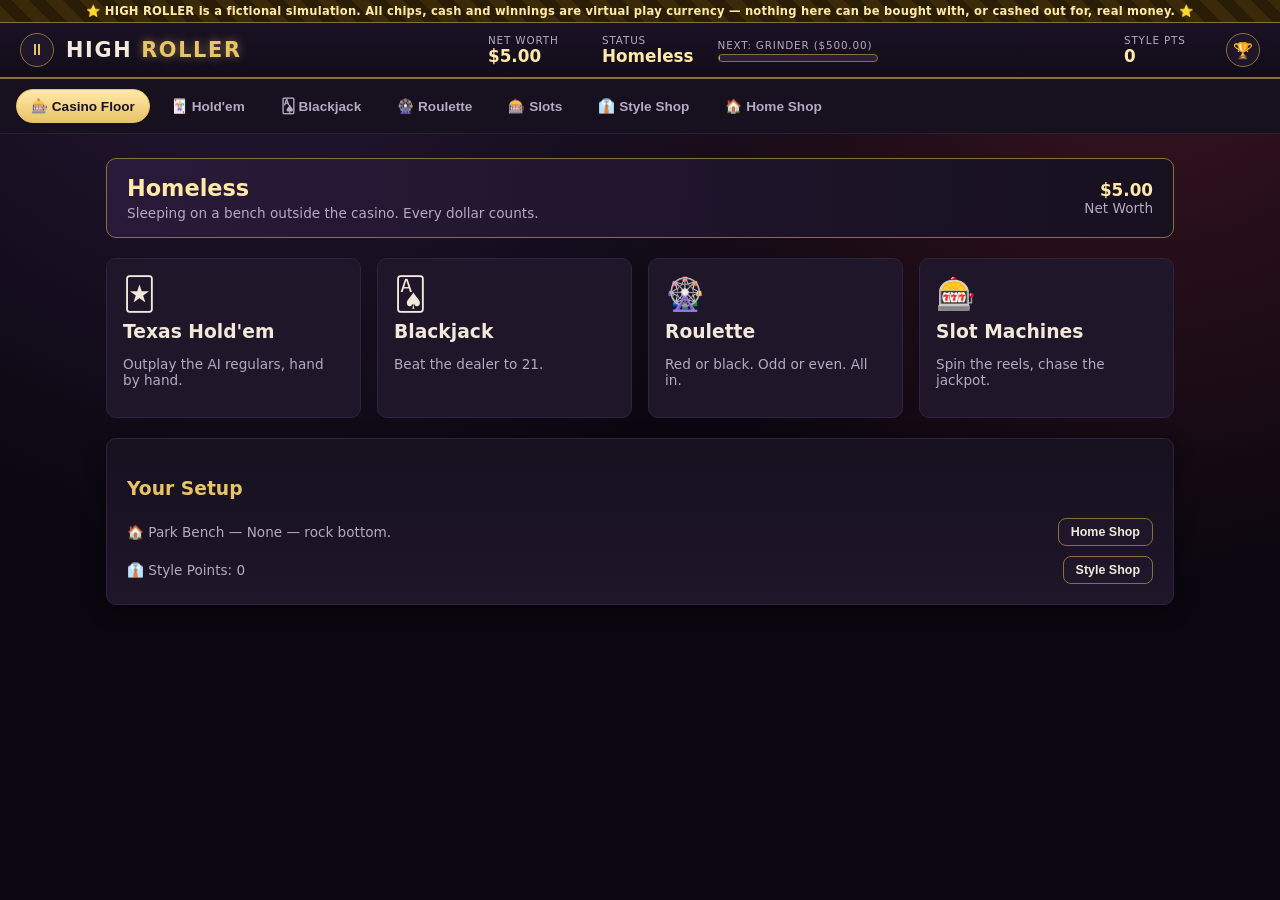
==== index.html @ d55d7038 "Add HIGH ROLLER casino simulator: poker, blackjack, roulette, slots Implements the core rags-to-rich" ====
<!DOCTYPE html>
<html lang="en">
<head>
<meta charset="UTF-8" />
<meta name="viewport" content="width=device-width, initial-scale=1.0" />
<title>High Roller &mdash; Rags to Riches Casino Simulator</title>
<link rel="stylesheet" href="styles.css" />
</head>
<body>

<div id="not-real-money-banner">
  ⭐ HIGH ROLLER is a fictional simulation. All chips, cash and winnings are virtual play currency &mdash; nothing here can be bought with, or cashed out for, real money. ⭐
</div>

<header id="hud">
  <div class="hud-left">
    <button id="pause-btn" class="icon-btn" title="Pause / Take a Break">⏸</button>
    <span class="brand">HIGH <span class="brand-accent">ROLLER</span></span>
  </div>
  <div class="hud-mid">
    <div class="hud-stat">
      <span class="hud-label">Net Worth</span>
      <span class="hud-value" id="hud-cash">$5.00</span>
    </div>
    <div class="hud-stat">
      <span class="hud-label">Status</span>
      <span class="hud-value" id="hud-status">Homeless</span>
    </div>
    <div class="hud-stat hud-progress">
      <span class="hud-label"><span id="hud-tier-progress-label">Next Tier</span></span>
      <div class="progress-bar"><div class="progress-fill" id="hud-tier-progress"></div></div>
    </div>
  </div>
  <div class="hud-right">
    <div class="hud-stat">
      <span class="hud-label">Style Pts</span>
      <span class="hud-value" id="hud-style">0</span>
    </div>
    <button id="stats-btn" class="icon-btn" title="Achievements & Stats">🏆</button>
  </div>
</header>

<nav id="main-nav">
  <button data-screen="floor" class="nav-btn active">🎰 Casino Floor</button>
  <button data-screen="poker" class="nav-btn">🃏 Hold'em</button>
  <button data-screen="blackjack" class="nav-btn">🂡 Blackjack</button>
  <button data-screen="roulette" class="nav-btn">🎡 Roulette</button>
  <button data-screen="slots" class="nav-btn">🎰 Slots</button>
  <button data-screen="personal-shop" class="nav-btn">👔 Style Shop</button>
  <button data-screen="home-shop" class="nav-btn">🏠 Home Shop</button>
</nav>

<main id="app"></main>

<div id="modal-root"></div>
<div id="toast-root"></div>

<script type="module" src="js/main.js"></script>
</body>
</html>
---- styles.css ----
:root {
  --bg-deep: #0b0710;
  --bg-panel: #16101f;
  --bg-panel-2: #1f1629;
  --felt-green: #0d3b2e;
  --felt-red: #4a0e14;
  --gold: #e8c468;
  --gold-bright: #ffe9a8;
  --gold-dim: #8a713a;
  --text: #f1e9da;
  --text-dim: #b6a9c2;
  --danger: #e8455a;
  --success: #4ad991;
  --info: #6fb3e0;
  --shadow: rgba(0, 0, 0, 0.55);
  --radius: 10px;
}

* { box-sizing: border-box; }

html, body {
  margin: 0;
  padding: 0;
  min-height: 100vh;
  background:
    radial-gradient(circle at 20% -10%, #2a1a3a 0%, transparent 45%),
    radial-gradient(circle at 90% 0%, #3a1420 0%, transparent 40%),
    var(--bg-deep);
  color: var(--text);
  font-family: 'Segoe UI', system-ui, -apple-system, sans-serif;
}

#not-real-money-banner {
  background: repeating-linear-gradient(45deg, #3a2a0a, #3a2a0a 12px, #2a1d08 12px, #2a1d08 24px);
  color: var(--gold-bright);
  text-align: center;
  font-size: 0.72rem;
  font-weight: 600;
  letter-spacing: 0.02em;
  padding: 4px 12px;
  border-bottom: 1px solid var(--gold-dim);
}

/* ---------- HUD ---------- */
#hud {
  display: flex;
  align-items: center;
  justify-content: space-between;
  gap: 16px;
  padding: 10px 20px;
  background: linear-gradient(180deg, #1a1224, #120c1a);
  border-bottom: 2px solid var(--gold-dim);
  flex-wrap: wrap;
}
.hud-left, .hud-right { display: flex; align-items: center; gap: 12px; }
.hud-mid { display: flex; align-items: center; gap: 24px; flex-wrap: wrap; }
.brand { font-size: 1.3rem; font-weight: 800; letter-spacing: 0.08em; }
.brand-accent { color: var(--gold); text-shadow: 0 0 10px rgba(232,196,104,0.5); }
.icon-btn {
  background: var(--bg-panel-2);
  border: 1px solid var(--gold-dim);
  color: var(--gold);
  border-radius: 50%;
  width: 34px; height: 34px;
  cursor: pointer;
  font-size: 1rem;
}
.icon-btn:hover { background: var(--gold-dim); color: #1a1224; }
.hud-stat { display: flex; flex-direction: column; align-items: flex-start; min-width: 90px; }
.hud-label { font-size: 0.65rem; text-transform: uppercase; letter-spacing: 0.08em; color: var(--text-dim); }
.hud-value { font-size: 1.05rem; font-weight: 700; color: var(--gold-bright); }
.hud-progress { min-width: 160px; }
.progress-bar { width: 160px; height: 8px; border-radius: 6px; background: #2a1f38; overflow: hidden; margin-top: 3px; border: 1px solid var(--gold-dim); }
.progress-fill { height: 100%; background: linear-gradient(90deg, var(--gold-dim), var(--gold-bright)); width: 0%; transition: width 0.6s ease; }

/* ---------- NAV ---------- */
#main-nav {
  display: flex;
  gap: 6px;
  padding: 10px 16px;
  background: var(--bg-panel);
  flex-wrap: wrap;
  border-bottom: 1px solid #2a1f38;
}
.nav-btn {
  background: transparent;
  color: var(--text-dim);
  border: 1px solid transparent;
  padding: 8px 14px;
  border-radius: 20px;
  cursor: pointer;
  font-size: 0.85rem;
  font-weight: 600;
  transition: all 0.15s ease;
}
.nav-btn:hover { color: var(--text); background: var(--bg-panel-2); }
.nav-btn.active { color: #1a1224; background: linear-gradient(180deg, var(--gold-bright), var(--gold)); border-color: var(--gold); }
.nav-btn.locked { opacity: 0.4; cursor: not-allowed; }

/* ---------- MAIN ---------- */
#app { max-width: 1100px; margin: 0 auto; padding: 24px 16px 60px; }
.screen { display: none; animation: fadeIn 0.25s ease; }
.screen.active { display: block; }
@keyframes fadeIn { from { opacity: 0; transform: translateY(6px);} to { opacity: 1; transform: none; } }

.panel {
  background: linear-gradient(180deg, var(--bg-panel), var(--bg-panel-2));
  border: 1px solid #2e2340;
  border-radius: var(--radius);
  padding: 20px;
  margin-bottom: 20px;
  box-shadow: 0 6px 18px var(--shadow);
}
.panel h2 { margin-top: 0; color: var(--gold-bright); letter-spacing: 0.03em; }
.panel h3 { color: var(--gold); }
.subtle { color: var(--text-dim); font-size: 0.85rem; }

.btn {
  background: linear-gradient(180deg, var(--gold-bright), var(--gold));
  color: #1a1224;
  border: none;
  padding: 10px 18px;
  border-radius: 8px;
  font-weight: 700;
  cursor: pointer;
  font-size: 0.9rem;
  box-shadow: 0 2px 0 var(--gold-dim);
}
.btn:hover { filter: brightness(1.08); }
.btn:active { transform: translateY(1px); box-shadow: none; }
.btn:disabled { opacity: 0.4; cursor: not-allowed; filter: none; }
.btn.secondary { background: var(--bg-panel-2); color: var(--text); border: 1px solid var(--gold-dim); box-shadow: none; }
.btn.danger { background: linear-gradient(180deg, #ff6b7a, var(--danger)); color: #fff; box-shadow: 0 2px 0 #8a2530; }
.btn.small { padding: 6px 12px; font-size: 0.78rem; }

/* ---------- Casino floor ---------- */
.tier-banner {
  display: flex; align-items: center; justify-content: space-between;
  padding: 16px 20px; border-radius: var(--radius);
  background: radial-gradient(circle at 0% 0%, #2a1a3a, #16101f);
  border: 1px solid var(--gold-dim);
  margin-bottom: 20px;
}
.tier-banner .title { font-size: 1.4rem; font-weight: 800; color: var(--gold-bright); }
.tier-banner .desc { color: var(--text-dim); font-size: 0.85rem; margin-top: 4px; }
.game-grid { display: grid; grid-template-columns: repeat(auto-fit, minmax(220px, 1fr)); gap: 16px; }
.game-card {
  background: var(--bg-panel-2);
  border: 1px solid #2e2340;
  border-radius: var(--radius);
  padding: 16px;
  cursor: pointer;
  transition: transform 0.15s ease, border-color 0.15s ease;
}
.game-card:hover { transform: translateY(-3px); border-color: var(--gold); }
.game-card .emoji { font-size: 2rem; }
.game-card h3 { margin: 8px 0 4px; }
.achv-toast-list { display: flex; flex-direction: column; gap: 8px; }

/* ---------- Table felt ---------- */
.table-felt {
  background: radial-gradient(ellipse at center, var(--felt-green) 0%, #062018 90%);
  border: 10px solid #3a2a18;
  border-radius: 120px / 60px;
  padding: 30px 20px;
  position: relative;
  min-height: 260px;
  box-shadow: inset 0 0 60px rgba(0,0,0,0.6), 0 8px 20px var(--shadow);
}
.table-felt.red-felt { background: radial-gradient(ellipse at center, var(--felt-red) 0%, #200608 90%); }

/* Cards */
.card-row { display: flex; gap: 8px; flex-wrap: wrap; align-items: center; min-height: 90px; }
.playing-card {
  width: 58px; height: 82px;
  background: #fdfaf3;
  border-radius: 6px;
  display: flex; flex-direction: column; align-items: center; justify-content: center;
  font-weight: 800; font-size: 1.1rem;
  color: #222;
  box-shadow: 0 3px 6px rgba(0,0,0,0.5);
  animation: dealIn 0.25s ease;
  border: 1px solid #ccc;
  user-select: none;
}
.playing-card.red { color: #b3202f; }
.playing-card.back {
  background: repeating-linear-gradient(45deg, var(--gold-dim), var(--gold-dim) 4px, #2a1224 4px, #2a1224 8px);
  border: 1px solid var(--gold);
}
@keyframes dealIn { from { opacity: 0; transform: translateY(-16px) rotate(-8deg);} to { opacity: 1; transform: none; } }

/* Chips */
.chip {
  width: 34px; height: 34px; border-radius: 50%;
  display: inline-flex; align-items: center; justify-content: center;
  font-size: 0.62rem; font-weight: 800; color: #fff;
  border: 3px dashed rgba(255,255,255,0.6);
  box-shadow: 0 2px 4px rgba(0,0,0,0.6);
}

/* Seats / opponents */
.seat-row { display: flex; gap: 14px; flex-wrap: wrap; justify-content: center; margin-bottom: 16px; }
.seat {
  background: rgba(0,0,0,0.35);
  border: 1px solid var(--gold-dim);
  border-radius: var(--radius);
  padding: 10px 12px;
  min-width: 140px;
  text-align: center;
  position: relative;
}
.seat.folded { opacity: 0.35; }
.seat.acting { border-color: var(--gold-bright); box-shadow: 0 0 12px rgba(232,196,104,0.5); }
.seat .avatar { font-size: 1.8rem; }
.seat .name { font-weight: 700; font-size: 0.85rem; margin-top: 2px; }
.seat .tell { font-size: 0.7rem; color: var(--gold); min-height: 14px; }
.seat .stack { font-size: 0.78rem; color: var(--text-dim); }

.bet-controls { display: flex; gap: 8px; flex-wrap: wrap; align-items: center; margin-top: 14px; }
.bet-controls input[type=number], .bet-controls input[type=range] { accent-color: var(--gold); }

input[type=number], select {
  background: var(--bg-panel-2);
  border: 1px solid var(--gold-dim);
  color: var(--text);
  padding: 6px 10px;
  border-radius: 6px;
}

/* ---------- Roulette ---------- */
.roulette-wrap { display: flex; gap: 28px; flex-wrap: wrap; align-items: flex-start; justify-content: center; }
.wheel-outer {
  width: 220px; height: 220px; border-radius: 50%;
  background: conic-gradient(from 0deg, #b3202f 0 4.86%, #1a1a1a 4.86% 9.72%, #b3202f 9.72% 14.58%, #1a1a1a 14.58% 19.44%,
    #b3202f 19.44% 24.3%, #1a1a1a 24.3% 29.16%, #b3202f 29.16% 34.02%, #1a1a1a 34.02% 38.88%,
    #b3202f 38.88% 43.74%, #1a1a1a 43.74% 48.6%, #0a7a3a 48.6% 51.35%, #1a1a1a 51.35% 56.2%,
    #b3202f 56.2% 61.05%, #1a1a1a 61.05% 65.9%, #b3202f 65.9% 70.75%, #1a1a1a 70.75% 75.6%,
    #b3202f 75.6% 80.45%, #1a1a1a 80.45% 85.3%, #b3202f 85.3% 90.15%, #1a1a1a 90.15% 95%, #0a7a3a 95% 100%);
  border: 6px solid var(--gold-dim);
  position: relative;
  transition: transform 3.2s cubic-bezier(0.15, 0.7, 0.2, 1);
}
.wheel-outer::after {
  content: '';
  position: absolute; inset: 34%;
  background: #1a1224; border-radius: 50%; border: 3px solid var(--gold);
}
.wheel-pointer { position: absolute; top: -6px; left: 50%; transform: translateX(-50%); font-size: 1.4rem; }
.wheel-result { text-align: center; font-size: 1.6rem; font-weight: 800; margin-top: 10px; }
.bet-board { display: grid; grid-template-columns: repeat(auto-fill, minmax(38px, 1fr)); gap: 4px; max-width: 480px; }
.board-cell {
  background: #2a1224; border: 1px solid var(--gold-dim); color: var(--text);
  border-radius: 4px; padding: 8px 4px; text-align: center; font-size: 0.72rem; cursor: pointer; font-weight: 700;
}
.board-cell.red { background: #7a1c26; }
.board-cell.black { background: #14141a; }
.board-cell.green { background: #0a5a34; }
.board-cell.outside { grid-column: span 3; font-size: 0.68rem; }
.board-cell:hover { outline: 2px solid var(--gold-bright); }
.board-cell.selected { outline: 2px solid var(--success); }
.active-bets-list { margin-top: 12px; font-size: 0.8rem; color: var(--text-dim); }

/* ---------- Slots ---------- */
.slot-machine { display: flex; flex-direction: column; align-items: center; gap: 14px; }
.reels { display: flex; gap: 6px; background: #060309; padding: 12px; border-radius: 12px; border: 3px solid var(--gold-dim); }
.reel-col { display: flex; flex-direction: column; gap: 6px; width: 74px; }
.symbol-cell {
  width: 74px; height: 74px; background: #16101f; border-radius: 8px;
  display: flex; align-items: center; justify-content: center; font-size: 2.1rem;
  border: 1px solid #2e2340; transition: filter 0.2s ease;
}
.symbol-cell.win { filter: drop-shadow(0 0 10px var(--gold-bright)); background: #2a2010; animation: pulse 0.5s ease infinite alternate; }
@keyframes pulse { from { transform: scale(1);} to { transform: scale(1.08);} }
.jackpot-meter { font-size: 1.1rem; color: var(--gold-bright); font-weight: 800; }
.machine-select { display: flex; gap: 10px; flex-wrap: wrap; margin-bottom: 14px; }
.machine-btn { background: var(--bg-panel-2); border: 1px solid var(--gold-dim); color: var(--text); padding: 8px 12px; border-radius: 8px; cursor: pointer; font-size: 0.8rem; }
.machine-btn.active { background: var(--gold); color: #1a1224; font-weight: 700; }
.paylines { font-size: 0.72rem; color: var(--text-dim); max-width: 320px; text-align: center; }

/* ---------- Shops ---------- */
.shop-tabs { display: flex; gap: 8px; margin-bottom: 16px; flex-wrap: wrap; }
.shop-grid { display: grid; grid-template-columns: repeat(auto-fill, minmax(180px, 1fr)); gap: 14px; }
.shop-item {
  background: var(--bg-panel-2); border: 1px solid #2e2340; border-radius: var(--radius);
  padding: 14px; text-align: center; position: relative;
}
.shop-item.owned { border-color: var(--success); }
.shop-item.locked { opacity: 0.45; }
.shop-item .icon { font-size: 2.2rem; }
.shop-item .name { font-weight: 700; margin: 6px 0 2px; font-size: 0.9rem; }
.shop-item .price { color: var(--gold); font-size: 0.85rem; margin-bottom: 8px; }
.shop-item .tag { position: absolute; top: 6px; right: 6px; font-size: 0.6rem; background: var(--gold-dim); color: #1a1224; padding: 2px 6px; border-radius: 10px; }

.home-list { display: flex; flex-direction: column; gap: 12px; }
.home-item { display: flex; align-items: center; justify-content: space-between; gap: 12px; background: var(--bg-panel-2); border: 1px solid #2e2340; border-radius: var(--radius); padding: 14px 18px; }
.home-item.current { border-color: var(--gold); }
.home-item .info { display: flex; align-items: center; gap: 14px; }
.home-item .icon { font-size: 2rem; }
.home-item .perk { font-size: 0.75rem; color: var(--info); }

/* ---------- Toast / Modal ---------- */
#toast-root { position: fixed; top: 70px; right: 16px; display: flex; flex-direction: column; gap: 8px; z-index: 200; max-width: 300px; }
.toast {
  background: var(--bg-panel-2); border: 1px solid var(--gold); border-radius: 8px;
  padding: 10px 14px; font-size: 0.82rem; box-shadow: 0 4px 12px var(--shadow);
  animation: slideIn 0.25s ease;
}
.toast.win { border-color: var(--success); }
.toast.lose { border-color: var(--danger); }
@keyframes slideIn { from { opacity: 0; transform: translateX(20px);} to { opacity: 1; transform: none;} }

#modal-root:empty { display: none; }
.modal-overlay {
  position: fixed; inset: 0; background: rgba(5,2,10,0.8);
  display: flex; align-items: center; justify-content: center; z-index: 300; padding: 16px;
}
.modal-box {
  background: linear-gradient(180deg, var(--bg-panel), var(--bg-panel-2));
  border: 1px solid var(--gold); border-radius: var(--radius);
  padding: 26px; max-width: 460px; width: 100%; text-align: center;
  box-shadow: 0 12px 40px rgba(0,0,0,0.7);
  animation: fadeIn 0.3s ease;
}
.modal-box h2 { color: var(--gold-bright); }
.modal-stats { text-align: left; margin: 16px 0; font-size: 0.88rem; color: var(--text-dim); }
.modal-stats div { display: flex; justify-content: space-between; padding: 4px 0; border-bottom: 1px dashed #2e2340; }

/* Achievement popup */
.achv-item { display: flex; align-items: center; gap: 10px; }
.achv-item .icon { font-size: 1.6rem; }

/* misc */
.flex-between { display: flex; align-items: center; justify-content: space-between; flex-wrap: wrap; gap: 10px; }
.result-banner { text-align: center; font-size: 1.3rem; font-weight: 800; margin: 10px 0; }
.result-banner.win { color: var(--success); }
.result-banner.lose { color: var(--danger); }
.result-banner.push { color: var(--info); }

@media (max-width: 640px) {
  #hud { flex-direction: column; align-items: flex-start; }
  .hud-mid { gap: 12px; }
}
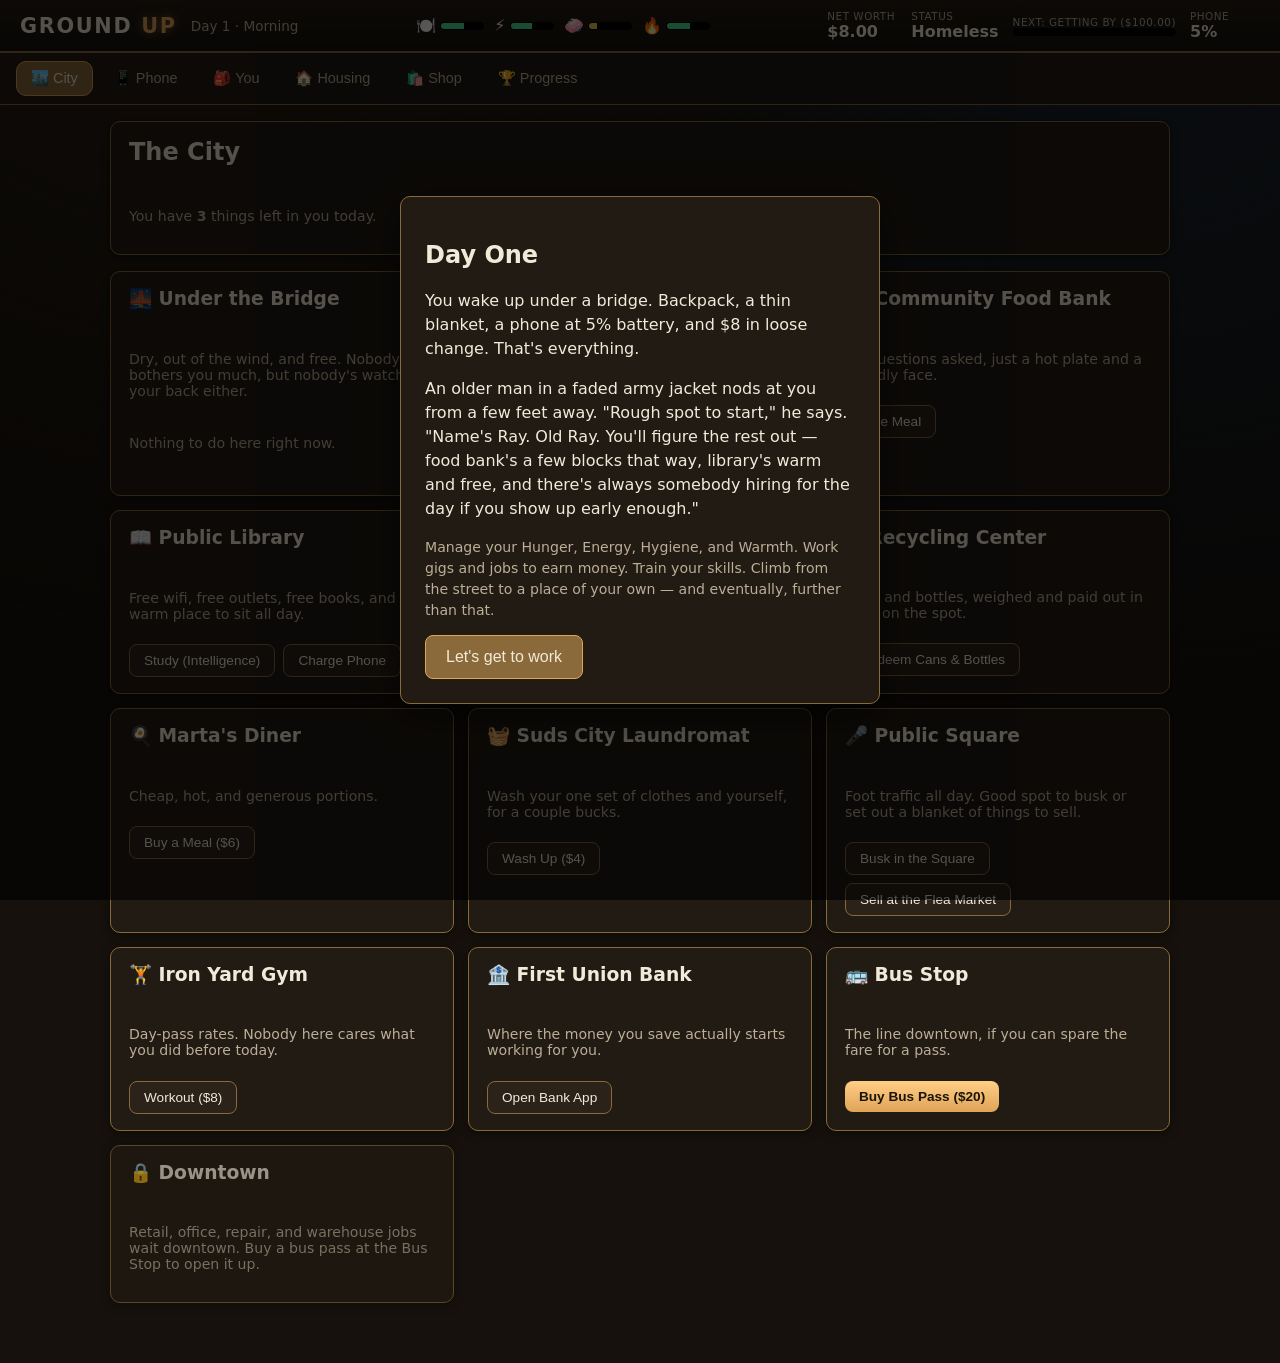
==== commit b7d325c4: "Replace casino prototype with GROUND UP life/economy simulator Wake up homeless with $8 and a dying " ====
--- a/index.html
+++ b/index.html
@@ -3,24 +3,28 @@
 <head>
 <meta charset="UTF-8" />
 <meta name="viewport" content="width=device-width, initial-scale=1.0" />
-<title>High Roller &mdash; Rags to Riches Casino Simulator</title>
+<title>GROUND UP &mdash; A Life &amp; Economy Simulator</title>
 <link rel="stylesheet" href="styles.css" />
 </head>
 <body>
 
-<div id="not-real-money-banner">
-  ⭐ HIGH ROLLER is a fictional simulation. All chips, cash and winnings are virtual play currency &mdash; nothing here can be bought with, or cashed out for, real money. ⭐
-</div>
-
 <header id="hud">
   <div class="hud-left">
-    <button id="pause-btn" class="icon-btn" title="Pause / Take a Break">⏸</button>
-    <span class="brand">HIGH <span class="brand-accent">ROLLER</span></span>
+    <span class="brand">GROUND <span class="brand-accent">UP</span></span>
+    <span class="hud-day" id="hud-day">Day 1 · Morning</span>
   </div>
   <div class="hud-mid">
+    <div class="need-icons">
+      <div class="need-bar" id="need-hunger" title="Hunger"><span>🍽️</span><div class="need-track"><div class="need-fill ok"></div></div></div>
+      <div class="need-bar" id="need-energy" title="Energy"><span>⚡</span><div class="need-track"><div class="need-fill ok"></div></div></div>
+      <div class="need-bar" id="need-hygiene" title="Hygiene"><span>🧼</span><div class="need-track"><div class="need-fill ok"></div></div></div>
+      <div class="need-bar" id="need-warmth" title="Warmth"><span>🔥</span><div class="need-track"><div class="need-fill ok"></div></div></div>
+    </div>
+  </div>
+  <div class="hud-right">
     <div class="hud-stat">
       <span class="hud-label">Net Worth</span>
-      <span class="hud-value" id="hud-cash">$5.00</span>
+      <span class="hud-value" id="hud-cash">$8.00</span>
     </div>
     <div class="hud-stat">
       <span class="hud-label">Status</span>
@@ -30,24 +34,20 @@
       <span class="hud-label"><span id="hud-tier-progress-label">Next Tier</span></span>
       <div class="progress-bar"><div class="progress-fill" id="hud-tier-progress"></div></div>
     </div>
-  </div>
-  <div class="hud-right">
     <div class="hud-stat">
-      <span class="hud-label">Style Pts</span>
-      <span class="hud-value" id="hud-style">0</span>
+      <span class="hud-label">Phone</span>
+      <span class="hud-value" id="hud-battery">5%</span>
     </div>
-    <button id="stats-btn" class="icon-btn" title="Achievements & Stats">🏆</button>
   </div>
 </header>
 
 <nav id="main-nav">
-  <button data-screen="floor" class="nav-btn active">🎰 Casino Floor</button>
-  <button data-screen="poker" class="nav-btn">🃏 Hold'em</button>
-  <button data-screen="blackjack" class="nav-btn">🂡 Blackjack</button>
-  <button data-screen="roulette" class="nav-btn">🎡 Roulette</button>
-  <button data-screen="slots" class="nav-btn">🎰 Slots</button>
-  <button data-screen="personal-shop" class="nav-btn">👔 Style Shop</button>
-  <button data-screen="home-shop" class="nav-btn">🏠 Home Shop</button>
+  <button data-screen="city" class="nav-btn active">🏙️ City</button>
+  <button data-screen="phone" class="nav-btn">📱 Phone</button>
+  <button data-screen="character" class="nav-btn">🎒 You</button>
+  <button data-screen="housing" class="nav-btn">🏠 Housing</button>
+  <button data-screen="shop" class="nav-btn">🛍️ Shop</button>
+  <button data-screen="progress" class="nav-btn">🏆 Progress</button>
 </nav>
 
 <main id="app"></main>
--- a/styles.css
+++ b/styles.css
@@ -1,18 +1,18 @@
 :root {
-  --bg-deep: #0b0710;
-  --bg-panel: #16101f;
-  --bg-panel-2: #1f1629;
-  --felt-green: #0d3b2e;
-  --felt-red: #4a0e14;
-  --gold: #e8c468;
-  --gold-bright: #ffe9a8;
-  --gold-dim: #8a713a;
-  --text: #f1e9da;
-  --text-dim: #b6a9c2;
+  --bg-deep: #16110c;
+  --bg-panel: #221b14;
+  --bg-panel-2: #2b2219;
+  --amber: #e0a458;
+  --amber-bright: #ffce85;
+  --amber-dim: #8a6a3a;
+  --sky: #6fa8c8;
+  --text: #f2ead9;
+  --text-dim: #bcae97;
   --danger: #e8455a;
   --success: #4ad991;
+  --warn: #e0c458;
   --info: #6fb3e0;
-  --shadow: rgba(0, 0, 0, 0.55);
+  --shadow: rgba(0, 0, 0, 0.5);
   --radius: 10px;
 }
 
@@ -23,22 +23,11 @@
   padding: 0;
   min-height: 100vh;
   background:
-    radial-gradient(circle at 20% -10%, #2a1a3a 0%, transparent 45%),
-    radial-gradient(circle at 90% 0%, #3a1420 0%, transparent 40%),
+    radial-gradient(circle at 15% -10%, #2a2013 0%, transparent 45%),
+    radial-gradient(circle at 90% 0%, #1a2530 0%, transparent 40%),
     var(--bg-deep);
   color: var(--text);
   font-family: 'Segoe UI', system-ui, -apple-system, sans-serif;
-}
-
-#not-real-money-banner {
-  background: repeating-linear-gradient(45deg, #3a2a0a, #3a2a0a 12px, #2a1d08 12px, #2a1d08 24px);
-  color: var(--gold-bright);
-  text-align: center;
-  font-size: 0.72rem;
-  font-weight: 600;
-  letter-spacing: 0.02em;
-  padding: 4px 12px;
-  border-bottom: 1px solid var(--gold-dim);
 }
 
 /* ---------- HUD ---------- */
@@ -48,296 +37,184 @@
   justify-content: space-between;
   gap: 16px;
   padding: 10px 20px;
-  background: linear-gradient(180deg, #1a1224, #120c1a);
-  border-bottom: 2px solid var(--gold-dim);
+  background: linear-gradient(180deg, #241c13, #17120c);
+  border-bottom: 2px solid var(--amber-dim);
   flex-wrap: wrap;
 }
-.hud-left, .hud-right { display: flex; align-items: center; gap: 12px; }
-.hud-mid { display: flex; align-items: center; gap: 24px; flex-wrap: wrap; }
+.hud-left, .hud-right { display: flex; align-items: center; gap: 14px; flex-wrap: wrap; }
+.hud-mid { display: flex; align-items: center; gap: 18px; }
 .brand { font-size: 1.3rem; font-weight: 800; letter-spacing: 0.08em; }
-.brand-accent { color: var(--gold); text-shadow: 0 0 10px rgba(232,196,104,0.5); }
-.icon-btn {
-  background: var(--bg-panel-2);
-  border: 1px solid var(--gold-dim);
-  color: var(--gold);
-  border-radius: 50%;
-  width: 34px; height: 34px;
-  cursor: pointer;
-  font-size: 1rem;
-}
-.icon-btn:hover { background: var(--gold-dim); color: #1a1224; }
-.hud-stat { display: flex; flex-direction: column; align-items: flex-start; min-width: 90px; }
-.hud-label { font-size: 0.65rem; text-transform: uppercase; letter-spacing: 0.08em; color: var(--text-dim); }
-.hud-value { font-size: 1.05rem; font-weight: 700; color: var(--gold-bright); }
-.hud-progress { min-width: 160px; }
-.progress-bar { width: 160px; height: 8px; border-radius: 6px; background: #2a1f38; overflow: hidden; margin-top: 3px; border: 1px solid var(--gold-dim); }
-.progress-fill { height: 100%; background: linear-gradient(90deg, var(--gold-dim), var(--gold-bright)); width: 0%; transition: width 0.6s ease; }
-
-/* ---------- NAV ---------- */
+.brand-accent { color: var(--amber); text-shadow: 0 0 10px rgba(224,164,88,0.5); }
+.hud-day { color: var(--text-dim); font-size: 0.85rem; }
+.hud-stat { display: flex; flex-direction: column; align-items: flex-start; min-width: 70px; }
+.hud-label { font-size: 0.65rem; text-transform: uppercase; letter-spacing: 0.05em; color: var(--text-dim); }
+.hud-value { font-weight: 700; font-size: 1rem; }
+.hud-progress { min-width: 150px; }
+
+.need-icons { display: flex; gap: 10px; }
+.need-bar { display: flex; align-items: center; gap: 4px; }
+.need-track { width: 44px; height: 8px; background: #000; border-radius: 5px; overflow: hidden; border: 1px solid #000; }
+.need-fill { height: 100%; background: var(--success); transition: width 0.3s; }
+.need-fill.low { background: var(--warn); }
+.need-fill.crit { background: var(--danger); }
+
+.progress-bar { width: 100%; height: 8px; background: #000; border-radius: 5px; overflow: hidden; border: 1px solid #000; }
+.progress-bar.small { height: 6px; }
+.progress-fill { height: 100%; background: linear-gradient(90deg, var(--amber-dim), var(--amber-bright)); width: 0%; transition: width 0.3s; }
+
+/* ---------- Nav ---------- */
 #main-nav {
   display: flex;
   gap: 6px;
-  padding: 10px 16px;
+  padding: 8px 16px;
   background: var(--bg-panel);
-  flex-wrap: wrap;
-  border-bottom: 1px solid #2a1f38;
+  border-bottom: 1px solid var(--amber-dim);
+  overflow-x: auto;
 }
 .nav-btn {
   background: transparent;
+  border: 1px solid transparent;
   color: var(--text-dim);
-  border: 1px solid transparent;
   padding: 8px 14px;
-  border-radius: 20px;
+  border-radius: var(--radius);
+  cursor: pointer;
+  font-size: 0.9rem;
+  white-space: nowrap;
+}
+.nav-btn:hover { background: var(--bg-panel-2); color: var(--text); }
+.nav-btn.active { background: var(--amber-dim); color: var(--text); border-color: var(--amber); }
+
+/* ---------- Layout ---------- */
+#app { padding: 16px 20px 60px; max-width: 1100px; margin: 0 auto; }
+.screen-inner { display: flex; flex-direction: column; gap: 16px; }
+.panel {
+  background: var(--bg-panel);
+  border: 1px solid var(--amber-dim);
+  border-radius: var(--radius);
+  padding: 16px 18px;
+  box-shadow: 0 2px 10px var(--shadow);
+}
+.panel h2, .panel h3, .panel h4 { margin-top: 0; }
+.subtle { color: var(--text-dim); font-size: 0.88rem; }
+.warn-text { color: var(--warn); }
+.intro-panel { display: flex; flex-direction: column; gap: 8px; }
+
+.card-grid {
+  display: grid;
+  grid-template-columns: repeat(auto-fill, minmax(260px, 1fr));
+  gap: 14px;
+}
+.loc-card { display: flex; flex-direction: column; gap: 8px; }
+.loc-card.locked-card { opacity: 0.6; }
+.loc-card.current-home { border-color: var(--amber-bright); box-shadow: 0 0 12px rgba(224,164,88,0.35); }
+.loc-actions { display: flex; flex-wrap: wrap; gap: 8px; }
+
+/* ---------- Buttons ---------- */
+.btn {
+  background: var(--bg-panel-2);
+  border: 1px solid var(--amber-dim);
+  color: var(--text);
+  padding: 8px 14px;
+  border-radius: 8px;
   cursor: pointer;
   font-size: 0.85rem;
-  font-weight: 600;
-  transition: all 0.15s ease;
-}
-.nav-btn:hover { color: var(--text); background: var(--bg-panel-2); }
-.nav-btn.active { color: #1a1224; background: linear-gradient(180deg, var(--gold-bright), var(--gold)); border-color: var(--gold); }
-.nav-btn.locked { opacity: 0.4; cursor: not-allowed; }
-
-/* ---------- MAIN ---------- */
-#app { max-width: 1100px; margin: 0 auto; padding: 24px 16px 60px; }
-.screen { display: none; animation: fadeIn 0.25s ease; }
-.screen.active { display: block; }
-@keyframes fadeIn { from { opacity: 0; transform: translateY(6px);} to { opacity: 1; transform: none; } }
-
-.panel {
-  background: linear-gradient(180deg, var(--bg-panel), var(--bg-panel-2));
-  border: 1px solid #2e2340;
+}
+.btn:hover:not(:disabled) { background: var(--amber-dim); }
+.btn:disabled { opacity: 0.4; cursor: not-allowed; }
+.btn.primary { background: var(--amber-dim); border-color: var(--amber); }
+.btn.primary:hover:not(:disabled) { background: var(--amber); color: #1a1408; }
+.btn.gold { background: linear-gradient(180deg, var(--amber-bright), var(--amber)); color: #1a1408; border: none; font-weight: 700; }
+.btn.ghost { background: transparent; }
+.btn.small { padding: 4px 8px; font-size: 0.75rem; }
+.btn.big { padding: 12px 20px; font-size: 1rem; align-self: flex-start; }
+.btn-row { display: flex; flex-wrap: wrap; gap: 8px; }
+.btn-row.tight { gap: 4px; }
+
+/* ---------- Lists / rows ---------- */
+.list-row {
+  display: flex;
+  align-items: center;
+  justify-content: space-between;
+  gap: 10px;
+  padding: 6px 0;
+  border-bottom: 1px solid rgba(255,255,255,0.06);
+  flex-wrap: wrap;
+}
+.list-row:last-child { border-bottom: none; }
+.list-row.current-tier { color: var(--amber-bright); font-weight: 700; }
+.stock-row { gap: 14px; }
+
+.pill {
+  background: var(--amber-dim);
+  color: var(--text);
+  padding: 3px 10px;
+  border-radius: 999px;
+  font-size: 0.75rem;
+}
+
+.tab-row { display: flex; gap: 6px; flex-wrap: wrap; }
+.tab-btn {
+  background: var(--bg-panel-2);
+  border: 1px solid transparent;
+  color: var(--text-dim);
+  padding: 6px 12px;
+  border-radius: 999px;
+  cursor: pointer;
+  font-size: 0.82rem;
+}
+.tab-btn.active { background: var(--amber-dim); color: var(--text); border-color: var(--amber); }
+
+.stat-row { display: grid; grid-template-columns: 160px 1fr 200px; align-items: center; gap: 10px; margin-bottom: 8px; }
+.stat-name { font-weight: 600; }
+.stat-desc { text-align: right; }
+
+.achv-card { display: flex; align-items: center; gap: 12px; }
+.achv-card.locked { opacity: 0.45; }
+.achv-card .icon { font-size: 1.6rem; }
+
+/* ---------- Toasts ---------- */
+#toast-root { position: fixed; top: 16px; right: 16px; display: flex; flex-direction: column; gap: 8px; z-index: 999; max-width: 320px; }
+.toast {
+  background: var(--bg-panel-2);
+  border-left: 4px solid var(--info);
+  color: var(--text);
+  padding: 10px 14px;
+  border-radius: 8px;
+  box-shadow: 0 4px 14px var(--shadow);
+  font-size: 0.88rem;
+  animation: slidein 0.25s ease-out;
+}
+.toast.good { border-left-color: var(--success); }
+.toast.win { border-left-color: var(--amber-bright); }
+.toast.bad { border-left-color: var(--danger); }
+.toast.warn { border-left-color: var(--warn); }
+.achv-item { display: flex; align-items: center; gap: 10px; }
+.achv-item .icon { font-size: 1.4rem; }
+@keyframes slidein { from { opacity: 0; transform: translateX(20px); } to { opacity: 1; transform: translateX(0); } }
+
+/* ---------- Modal ---------- */
+.modal-overlay {
+  position: fixed; inset: 0; background: rgba(0,0,0,0.65);
+  display: flex; align-items: center; justify-content: center; z-index: 1000; padding: 16px;
+}
+.modal-box {
+  background: var(--bg-panel);
+  border: 1px solid var(--amber-dim);
   border-radius: var(--radius);
-  padding: 20px;
-  margin-bottom: 20px;
-  box-shadow: 0 6px 18px var(--shadow);
-}
-.panel h2 { margin-top: 0; color: var(--gold-bright); letter-spacing: 0.03em; }
-.panel h3 { color: var(--gold); }
-.subtle { color: var(--text-dim); font-size: 0.85rem; }
-
-.btn {
-  background: linear-gradient(180deg, var(--gold-bright), var(--gold));
-  color: #1a1224;
-  border: none;
-  padding: 10px 18px;
-  border-radius: 8px;
-  font-weight: 700;
-  cursor: pointer;
-  font-size: 0.9rem;
-  box-shadow: 0 2px 0 var(--gold-dim);
-}
-.btn:hover { filter: brightness(1.08); }
-.btn:active { transform: translateY(1px); box-shadow: none; }
-.btn:disabled { opacity: 0.4; cursor: not-allowed; filter: none; }
-.btn.secondary { background: var(--bg-panel-2); color: var(--text); border: 1px solid var(--gold-dim); box-shadow: none; }
-.btn.danger { background: linear-gradient(180deg, #ff6b7a, var(--danger)); color: #fff; box-shadow: 0 2px 0 #8a2530; }
-.btn.small { padding: 6px 12px; font-size: 0.78rem; }
-
-/* ---------- Casino floor ---------- */
-.tier-banner {
-  display: flex; align-items: center; justify-content: space-between;
-  padding: 16px 20px; border-radius: var(--radius);
-  background: radial-gradient(circle at 0% 0%, #2a1a3a, #16101f);
-  border: 1px solid var(--gold-dim);
-  margin-bottom: 20px;
-}
-.tier-banner .title { font-size: 1.4rem; font-weight: 800; color: var(--gold-bright); }
-.tier-banner .desc { color: var(--text-dim); font-size: 0.85rem; margin-top: 4px; }
-.game-grid { display: grid; grid-template-columns: repeat(auto-fit, minmax(220px, 1fr)); gap: 16px; }
-.game-card {
-  background: var(--bg-panel-2);
-  border: 1px solid #2e2340;
-  border-radius: var(--radius);
-  padding: 16px;
-  cursor: pointer;
-  transition: transform 0.15s ease, border-color 0.15s ease;
-}
-.game-card:hover { transform: translateY(-3px); border-color: var(--gold); }
-.game-card .emoji { font-size: 2rem; }
-.game-card h3 { margin: 8px 0 4px; }
-.achv-toast-list { display: flex; flex-direction: column; gap: 8px; }
-
-/* ---------- Table felt ---------- */
-.table-felt {
-  background: radial-gradient(ellipse at center, var(--felt-green) 0%, #062018 90%);
-  border: 10px solid #3a2a18;
-  border-radius: 120px / 60px;
-  padding: 30px 20px;
-  position: relative;
-  min-height: 260px;
-  box-shadow: inset 0 0 60px rgba(0,0,0,0.6), 0 8px 20px var(--shadow);
-}
-.table-felt.red-felt { background: radial-gradient(ellipse at center, var(--felt-red) 0%, #200608 90%); }
-
-/* Cards */
-.card-row { display: flex; gap: 8px; flex-wrap: wrap; align-items: center; min-height: 90px; }
-.playing-card {
-  width: 58px; height: 82px;
-  background: #fdfaf3;
-  border-radius: 6px;
-  display: flex; flex-direction: column; align-items: center; justify-content: center;
-  font-weight: 800; font-size: 1.1rem;
-  color: #222;
-  box-shadow: 0 3px 6px rgba(0,0,0,0.5);
-  animation: dealIn 0.25s ease;
-  border: 1px solid #ccc;
-  user-select: none;
-}
-.playing-card.red { color: #b3202f; }
-.playing-card.back {
-  background: repeating-linear-gradient(45deg, var(--gold-dim), var(--gold-dim) 4px, #2a1224 4px, #2a1224 8px);
-  border: 1px solid var(--gold);
-}
-@keyframes dealIn { from { opacity: 0; transform: translateY(-16px) rotate(-8deg);} to { opacity: 1; transform: none; } }
-
-/* Chips */
-.chip {
-  width: 34px; height: 34px; border-radius: 50%;
-  display: inline-flex; align-items: center; justify-content: center;
-  font-size: 0.62rem; font-weight: 800; color: #fff;
-  border: 3px dashed rgba(255,255,255,0.6);
-  box-shadow: 0 2px 4px rgba(0,0,0,0.6);
-}
-
-/* Seats / opponents */
-.seat-row { display: flex; gap: 14px; flex-wrap: wrap; justify-content: center; margin-bottom: 16px; }
-.seat {
-  background: rgba(0,0,0,0.35);
-  border: 1px solid var(--gold-dim);
-  border-radius: var(--radius);
-  padding: 10px 12px;
-  min-width: 140px;
-  text-align: center;
-  position: relative;
-}
-.seat.folded { opacity: 0.35; }
-.seat.acting { border-color: var(--gold-bright); box-shadow: 0 0 12px rgba(232,196,104,0.5); }
-.seat .avatar { font-size: 1.8rem; }
-.seat .name { font-weight: 700; font-size: 0.85rem; margin-top: 2px; }
-.seat .tell { font-size: 0.7rem; color: var(--gold); min-height: 14px; }
-.seat .stack { font-size: 0.78rem; color: var(--text-dim); }
-
-.bet-controls { display: flex; gap: 8px; flex-wrap: wrap; align-items: center; margin-top: 14px; }
-.bet-controls input[type=number], .bet-controls input[type=range] { accent-color: var(--gold); }
-
-input[type=number], select {
-  background: var(--bg-panel-2);
-  border: 1px solid var(--gold-dim);
-  color: var(--text);
-  padding: 6px 10px;
-  border-radius: 6px;
-}
-
-/* ---------- Roulette ---------- */
-.roulette-wrap { display: flex; gap: 28px; flex-wrap: wrap; align-items: flex-start; justify-content: center; }
-.wheel-outer {
-  width: 220px; height: 220px; border-radius: 50%;
-  background: conic-gradient(from 0deg, #b3202f 0 4.86%, #1a1a1a 4.86% 9.72%, #b3202f 9.72% 14.58%, #1a1a1a 14.58% 19.44%,
-    #b3202f 19.44% 24.3%, #1a1a1a 24.3% 29.16%, #b3202f 29.16% 34.02%, #1a1a1a 34.02% 38.88%,
-    #b3202f 38.88% 43.74%, #1a1a1a 43.74% 48.6%, #0a7a3a 48.6% 51.35%, #1a1a1a 51.35% 56.2%,
-    #b3202f 56.2% 61.05%, #1a1a1a 61.05% 65.9%, #b3202f 65.9% 70.75%, #1a1a1a 70.75% 75.6%,
-    #b3202f 75.6% 80.45%, #1a1a1a 80.45% 85.3%, #b3202f 85.3% 90.15%, #1a1a1a 90.15% 95%, #0a7a3a 95% 100%);
-  border: 6px solid var(--gold-dim);
-  position: relative;
-  transition: transform 3.2s cubic-bezier(0.15, 0.7, 0.2, 1);
-}
-.wheel-outer::after {
-  content: '';
-  position: absolute; inset: 34%;
-  background: #1a1224; border-radius: 50%; border: 3px solid var(--gold);
-}
-.wheel-pointer { position: absolute; top: -6px; left: 50%; transform: translateX(-50%); font-size: 1.4rem; }
-.wheel-result { text-align: center; font-size: 1.6rem; font-weight: 800; margin-top: 10px; }
-.bet-board { display: grid; grid-template-columns: repeat(auto-fill, minmax(38px, 1fr)); gap: 4px; max-width: 480px; }
-.board-cell {
-  background: #2a1224; border: 1px solid var(--gold-dim); color: var(--text);
-  border-radius: 4px; padding: 8px 4px; text-align: center; font-size: 0.72rem; cursor: pointer; font-weight: 700;
-}
-.board-cell.red { background: #7a1c26; }
-.board-cell.black { background: #14141a; }
-.board-cell.green { background: #0a5a34; }
-.board-cell.outside { grid-column: span 3; font-size: 0.68rem; }
-.board-cell:hover { outline: 2px solid var(--gold-bright); }
-.board-cell.selected { outline: 2px solid var(--success); }
-.active-bets-list { margin-top: 12px; font-size: 0.8rem; color: var(--text-dim); }
-
-/* ---------- Slots ---------- */
-.slot-machine { display: flex; flex-direction: column; align-items: center; gap: 14px; }
-.reels { display: flex; gap: 6px; background: #060309; padding: 12px; border-radius: 12px; border: 3px solid var(--gold-dim); }
-.reel-col { display: flex; flex-direction: column; gap: 6px; width: 74px; }
-.symbol-cell {
-  width: 74px; height: 74px; background: #16101f; border-radius: 8px;
-  display: flex; align-items: center; justify-content: center; font-size: 2.1rem;
-  border: 1px solid #2e2340; transition: filter 0.2s ease;
-}
-.symbol-cell.win { filter: drop-shadow(0 0 10px var(--gold-bright)); background: #2a2010; animation: pulse 0.5s ease infinite alternate; }
-@keyframes pulse { from { transform: scale(1);} to { transform: scale(1.08);} }
-.jackpot-meter { font-size: 1.1rem; color: var(--gold-bright); font-weight: 800; }
-.machine-select { display: flex; gap: 10px; flex-wrap: wrap; margin-bottom: 14px; }
-.machine-btn { background: var(--bg-panel-2); border: 1px solid var(--gold-dim); color: var(--text); padding: 8px 12px; border-radius: 8px; cursor: pointer; font-size: 0.8rem; }
-.machine-btn.active { background: var(--gold); color: #1a1224; font-weight: 700; }
-.paylines { font-size: 0.72rem; color: var(--text-dim); max-width: 320px; text-align: center; }
-
-/* ---------- Shops ---------- */
-.shop-tabs { display: flex; gap: 8px; margin-bottom: 16px; flex-wrap: wrap; }
-.shop-grid { display: grid; grid-template-columns: repeat(auto-fill, minmax(180px, 1fr)); gap: 14px; }
-.shop-item {
-  background: var(--bg-panel-2); border: 1px solid #2e2340; border-radius: var(--radius);
-  padding: 14px; text-align: center; position: relative;
-}
-.shop-item.owned { border-color: var(--success); }
-.shop-item.locked { opacity: 0.45; }
-.shop-item .icon { font-size: 2.2rem; }
-.shop-item .name { font-weight: 700; margin: 6px 0 2px; font-size: 0.9rem; }
-.shop-item .price { color: var(--gold); font-size: 0.85rem; margin-bottom: 8px; }
-.shop-item .tag { position: absolute; top: 6px; right: 6px; font-size: 0.6rem; background: var(--gold-dim); color: #1a1224; padding: 2px 6px; border-radius: 10px; }
-
-.home-list { display: flex; flex-direction: column; gap: 12px; }
-.home-item { display: flex; align-items: center; justify-content: space-between; gap: 12px; background: var(--bg-panel-2); border: 1px solid #2e2340; border-radius: var(--radius); padding: 14px 18px; }
-.home-item.current { border-color: var(--gold); }
-.home-item .info { display: flex; align-items: center; gap: 14px; }
-.home-item .icon { font-size: 2rem; }
-.home-item .perk { font-size: 0.75rem; color: var(--info); }
-
-/* ---------- Toast / Modal ---------- */
-#toast-root { position: fixed; top: 70px; right: 16px; display: flex; flex-direction: column; gap: 8px; z-index: 200; max-width: 300px; }
-.toast {
-  background: var(--bg-panel-2); border: 1px solid var(--gold); border-radius: 8px;
-  padding: 10px 14px; font-size: 0.82rem; box-shadow: 0 4px 12px var(--shadow);
-  animation: slideIn 0.25s ease;
-}
-.toast.win { border-color: var(--success); }
-.toast.lose { border-color: var(--danger); }
-@keyframes slideIn { from { opacity: 0; transform: translateX(20px);} to { opacity: 1; transform: none;} }
-
-#modal-root:empty { display: none; }
-.modal-overlay {
-  position: fixed; inset: 0; background: rgba(5,2,10,0.8);
-  display: flex; align-items: center; justify-content: center; z-index: 300; padding: 16px;
-}
-.modal-box {
-  background: linear-gradient(180deg, var(--bg-panel), var(--bg-panel-2));
-  border: 1px solid var(--gold); border-radius: var(--radius);
-  padding: 26px; max-width: 460px; width: 100%; text-align: center;
-  box-shadow: 0 12px 40px rgba(0,0,0,0.7);
-  animation: fadeIn 0.3s ease;
-}
-.modal-box h2 { color: var(--gold-bright); }
-.modal-stats { text-align: left; margin: 16px 0; font-size: 0.88rem; color: var(--text-dim); }
-.modal-stats div { display: flex; justify-content: space-between; padding: 4px 0; border-bottom: 1px dashed #2e2340; }
-
-/* Achievement popup */
-.achv-item { display: flex; align-items: center; gap: 10px; }
-.achv-item .icon { font-size: 1.6rem; }
-
-/* misc */
-.flex-between { display: flex; align-items: center; justify-content: space-between; flex-wrap: wrap; gap: 10px; }
-.result-banner { text-align: center; font-size: 1.3rem; font-weight: 800; margin: 10px 0; }
-.result-banner.win { color: var(--success); }
-.result-banner.lose { color: var(--danger); }
-.result-banner.push { color: var(--info); }
+  padding: 24px;
+  max-width: 480px;
+  width: 100%;
+  box-shadow: 0 10px 40px var(--shadow);
+}
+.intro-modal p { line-height: 1.5; }
+.event-modal h3 { margin-top: 0; }
+.event-modal.event-good h3 { color: var(--success); }
+.event-modal.event-bad h3 { color: var(--danger); }
+.event-modal.event-neutral h3 { color: var(--sky); }
 
 @media (max-width: 640px) {
-  #hud { flex-direction: column; align-items: flex-start; }
-  .hud-mid { gap: 12px; }
-}
+  .stat-row { grid-template-columns: 1fr; }
+  .stat-desc { text-align: left; }
+  #hud { flex-direction: column; align-items: stretch; }
+  .hud-mid, .hud-right { justify-content: space-between; }
+}
